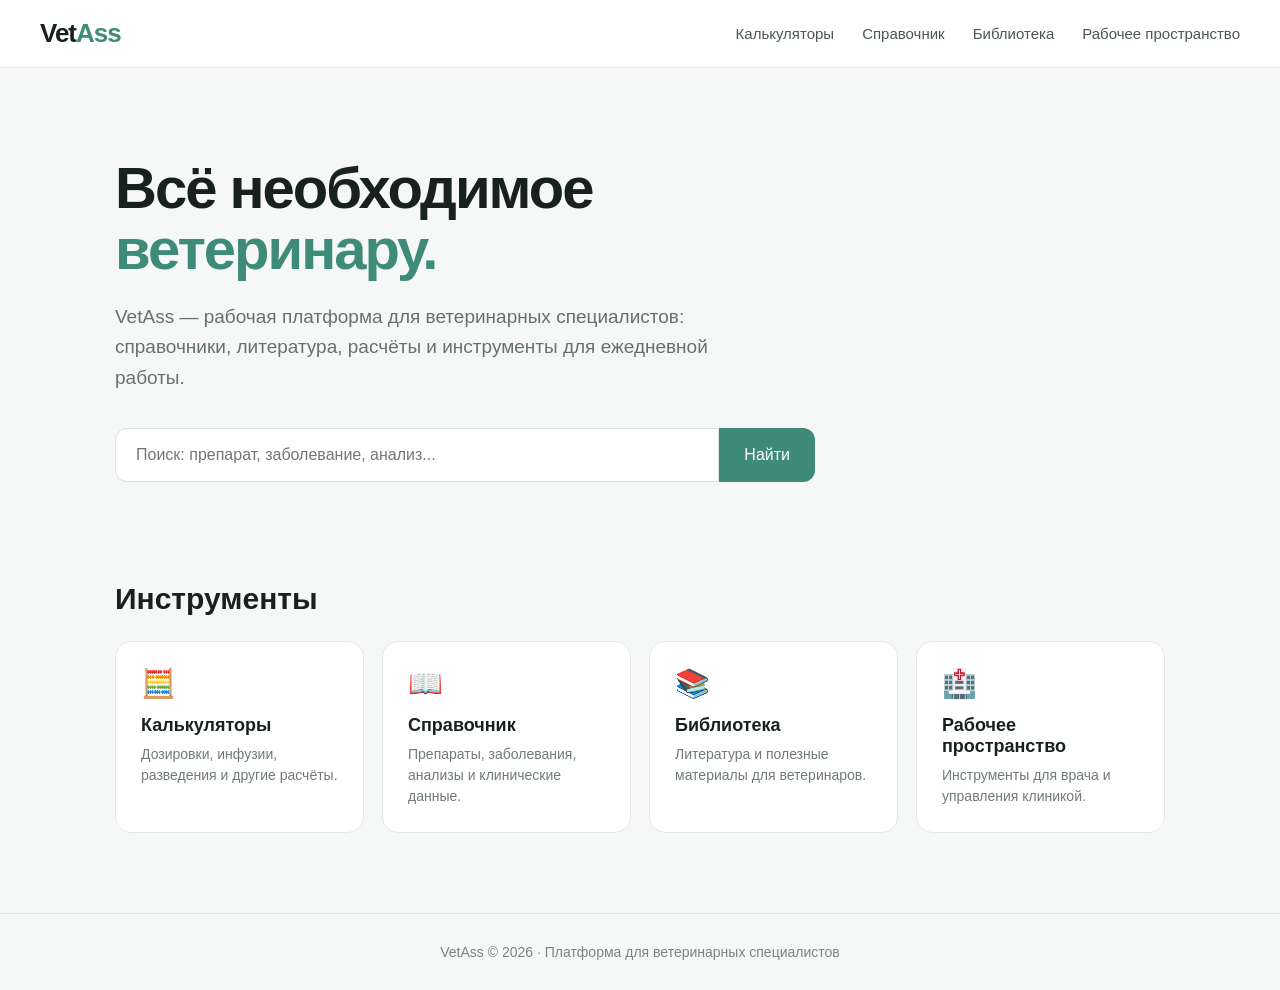
==== index.html @ 045826ce "Add initial HTML structure for VetAss platform" ====
<!DOCTYPE html>
<html lang="ru">
<head>
    <meta charset="UTF-8">
    <meta name="viewport" content="width=device-width, initial-scale=1.0">

    <title>VetAss — ветеринарная платформа</title>

    <style>
        * {
            box-sizing: border-box;
            margin: 0;
            padding: 0;
        }

        body {
            font-family: Arial, Helvetica, sans-serif;
            background: #f6f8f7;
            color: #17211f;
        }

        header {
            background: #ffffff;
            border-bottom: 1px solid #e4e9e7;
            padding: 18px 40px;
            display: flex;
            align-items: center;
            justify-content: space-between;
            position: sticky;
            top: 0;
            z-index: 10;
        }

        .logo {
            font-size: 26px;
            font-weight: 800;
            letter-spacing: -1px;
        }

        .logo span {
            color: #3d8b78;
        }

        nav {
            display: flex;
            gap: 28px;
        }

        nav a {
            text-decoration: none;
            color: #4b5754;
            font-size: 15px;
        }

        nav a:hover {
            color: #3d8b78;
        }

        .hero {
            max-width: 1100px;
            margin: 0 auto;
            padding: 90px 25px 70px;
        }

        .hero h1 {
            font-size: 58px;
            line-height: 1.05;
            max-width: 750px;
            letter-spacing: -2px;
        }

        .hero h1 span {
            color: #3d8b78;
        }

        .hero p {
            margin-top: 22px;
            font-size: 19px;
            color: #65716e;
            max-width: 650px;
            line-height: 1.6;
        }

        .search {
            margin-top: 35px;
            display: flex;
            max-width: 700px;
        }

        .search input {
            flex: 1;
            padding: 17px 20px;
            border: 1px solid #d9e1de;
            border-radius: 12px 0 0 12px;
            font-size: 16px;
            outline: none;
        }

        .search button {
            padding: 17px 25px;
            border: none;
            background: #3d8b78;
            color: white;
            border-radius: 0 12px 12px 0;
            font-size: 16px;
            cursor: pointer;
        }

        .search button:hover {
            background: #327564;
        }

        .section {
            max-width: 1100px;
            margin: 0 auto;
            padding: 30px 25px 80px;
        }

        .section h2 {
            font-size: 30px;
            margin-bottom: 25px;
        }

        .cards {
            display: grid;
            grid-template-columns: repeat(4, 1fr);
            gap: 18px;
        }

        .card {
            background: white;
            border: 1px solid #e4e9e7;
            border-radius: 16px;
            padding: 25px;
            min-height: 150px;
            transition: 0.2s;
        }

        .card:hover {
            transform: translateY(-3px);
            box-shadow: 0 10px 30px rgba(0,0,0,0.06);
        }

        .card .icon {
            font-size: 28px;
            margin-bottom: 15px;
        }

        .card h3 {
            font-size: 18px;
            margin-bottom: 8px;
        }

        .card p {
            color: #707b78;
            font-size: 14px;
            line-height: 1.5;
        }

        footer {
            border-top: 1px solid #e4e9e7;
            padding: 30px;
            text-align: center;
            color: #7a8582;
            font-size: 14px;
        }

        @media (max-width: 800px) {
            .cards {
                grid-template-columns: repeat(2, 1fr);
            }

            .hero h1 {
                font-size: 42px;
            }

            nav {
                display: none;
            }
        }

        @media (max-width: 500px) {
            .cards {
                grid-template-columns: 1fr;
            }

            header {
                padding: 18px 20px;
            }

            .hero {
                padding-top: 55px;
            }

            .search {
                flex-direction: column;
            }

            .search input,
            .search button {
                border-radius: 10px;
            }

            .search button {
                margin-top: 8px;
            }
        }
    </style>
</head>

<body>

<header>
    <div class="logo">Vet<span>Ass</span></div>

    <nav>
        <a href="#">Калькуляторы</a>
        <a href="#">Справочник</a>
        <a href="#">Библиотека</a>
        <a href="#">Рабочее пространство</a>
    </nav>
</header>


<main>

    <section class="hero">

        <h1>
            Всё необходимое
            <span>ветеринару.</span>
        </h1>

        <p>
            VetAss — рабочая платформа для ветеринарных специалистов:
            справочники, литература, расчёты и инструменты для ежедневной работы.
        </p>

        <div class="search">
            <input
                type="text"
                id="searchInput"
                placeholder="Поиск: препарат, заболевание, анализ..."
            >

            <button onclick="searchVetAss()">
                Найти
            </button>
        </div>

    </section>


    <section class="section">

        <h2>Инструменты</h2>

        <div class="cards">

            <div class="card">
                <div class="icon">🧮</div>
                <h3>Калькуляторы</h3>
                <p>
                    Дозировки, инфузии, разведения и другие расчёты.
                </p>
            </div>

            <div class="card">
                <div class="icon">📖</div>
                <h3>Справочник</h3>
                <p>
                    Препараты, заболевания, анализы и клинические данные.
                </p>
            </div>

            <div class="card">
                <div class="icon">📚</div>
                <h3>Библиотека</h3>
                <p>
                    Литература и полезные материалы для ветеринаров.
                </p>
            </div>

            <div class="card">
                <div class="icon">🏥</div>
                <h3>Рабочее пространство</h3>
                <p>
                    Инструменты для врача и управления клиникой.
                </p>
            </div>

        </div>

    </section>

</main>


<footer>
    VetAss © 2026 · Платформа для ветеринарных специалистов
</footer>


<script>

function searchVetAss() {

    const input = document.getElementById("searchInput");

    const query = input.value.trim();

    if (!query) {
        alert("Введите запрос для поиска");
        return;
    }

    alert("Поиск VetAss: " + query);
}

</script>

</body>
</html>
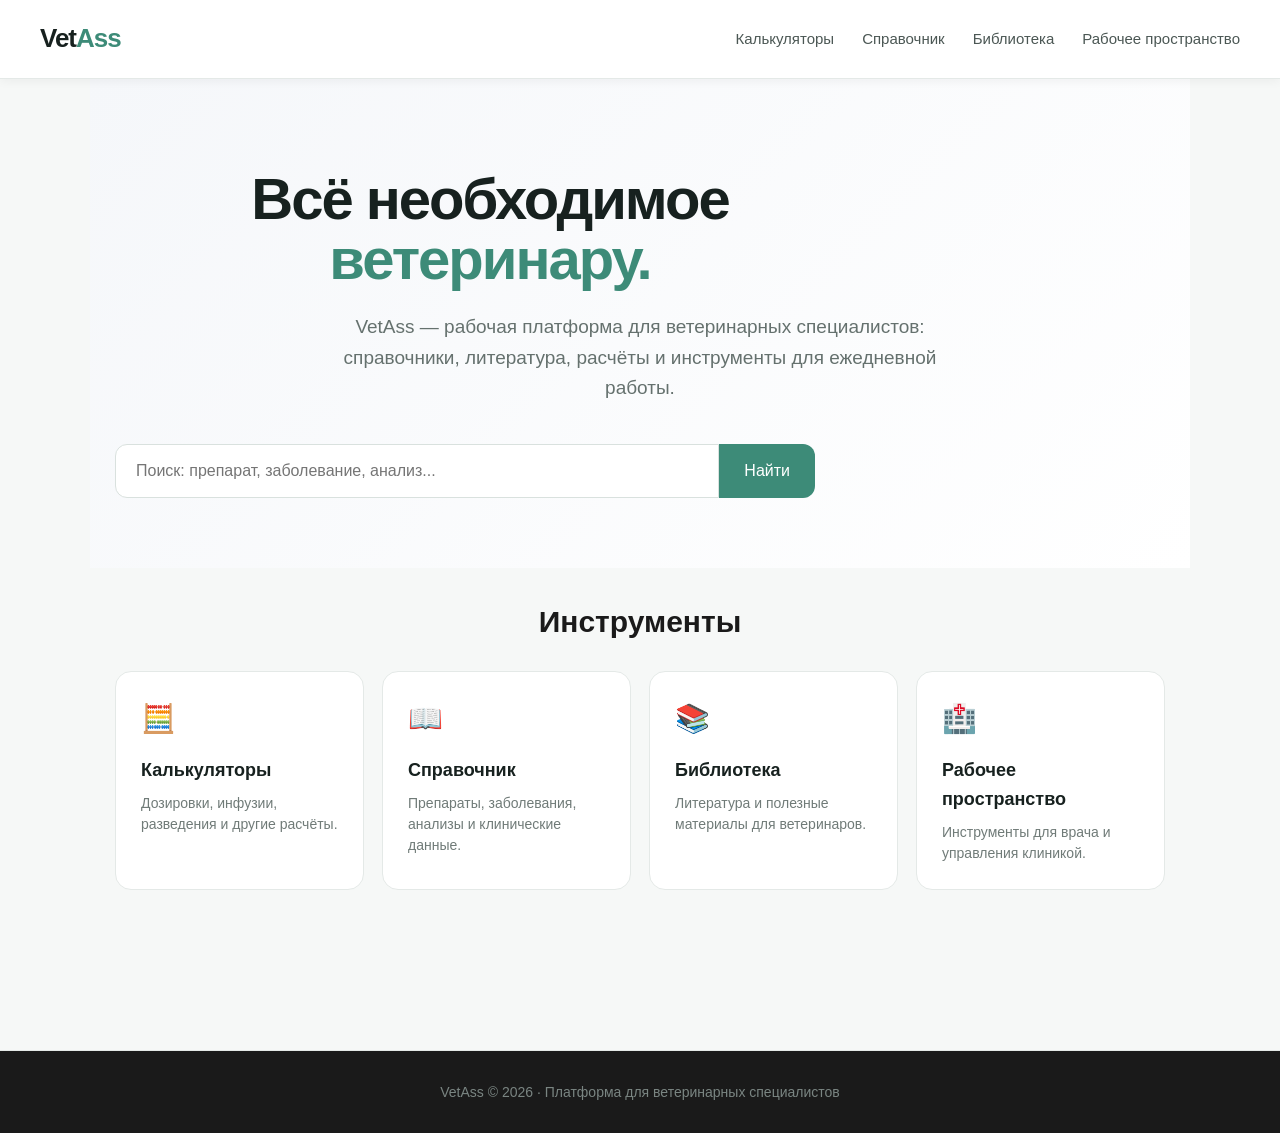
==== commit 8320478b: "Update index.html" ====
--- a/index.html
+++ b/index.html
@@ -1,6 +1,7 @@
 <!DOCTYPE html>
 <html lang="ru">
 <head>
+    <link rel="stylesheet" href="style.css">
     <meta charset="UTF-8">
     <meta name="viewport" content="width=device-width, initial-scale=1.0">
 
@@ -128,6 +129,9 @@
         }
 
         .card {
+            text-decoration: none;
+            color: inherit;
+            display: block;
             background: white;
             border: 1px solid #e4e9e7;
             border-radius: 16px;
@@ -213,12 +217,12 @@
 <header>
     <div class="logo">Vet<span>Ass</span></div>
 
-    <nav>
-        <a href="#">Калькуляторы</a>
-        <a href="#">Справочник</a>
-        <a href="#">Библиотека</a>
-        <a href="#">Рабочее пространство</a>
-    </nav>
+   <nav>
+    <a href="calculators.html">Калькуляторы</a>
+    <a href="#">Справочник</a>
+    <a href="#">Библиотека</a>
+    <a href="#">Рабочее пространство</a>
+</nav>
 </header>
 
 
@@ -257,13 +261,17 @@
 
         <div class="cards">
 
-            <div class="card">
-                <div class="icon">🧮</div>
-                <h3>Калькуляторы</h3>
-                <p>
-                    Дозировки, инфузии, разведения и другие расчёты.
-                </p>
-            </div>
+            <a href="calculators.html" class="card">
+
+    <div class="icon">🧮</div>
+
+    <h3>Калькуляторы</h3>
+
+    <p>
+        Дозировки, инфузии, разведения и другие расчёты.
+    </p>
+
+</a>
 
             <div class="card">
                 <div class="icon">📖</div>
--- a/style.css
+++ b/style.css
@@ -0,0 +1,324 @@
+/* Общие стили */
+* {
+    margin: 0;
+    padding: 0;
+    box-sizing: border-box;
+}
+
+body {
+    font-family: -apple-system, BlinkMacSystemFont, 'Segoe UI', Roboto, Oxygen, Ubuntu, sans-serif;
+    line-height: 1.6;
+    color: #333;
+    background-color: #ffffff;
+}
+
+/* Контейнер */
+.container {
+    max-width: 1200px;
+    margin: 0 auto;
+    padding: 0 20px;
+}
+
+/* Шапка */
+header {
+    background: #ffffff;
+    box-shadow: 0 2px 10px rgba(0,0,0,0.05);
+    position: sticky;
+    top: 0;
+    z-index: 1000;
+    padding: 20px 0;
+}
+
+header .container {
+    display: flex;
+    justify-content: space-between;
+    align-items: center;
+}
+
+header h1 {
+    font-size: 28px;
+    color: #0066cc;
+    font-weight: 600;
+}
+
+nav ul {
+    display: flex;
+    list-style: none;
+    gap: 40px;
+}
+
+nav a {
+    text-decoration: none;
+    color: #333;
+    font-weight: 500;
+    transition: color 0.3s ease;
+    font-size: 16px;
+}
+
+nav a:hover {
+    color: #0066cc;
+}
+
+/* Главная секция */
+.hero {
+    padding: 100px 0;
+    text-align: center;
+    background: linear-gradient(135deg, #f5f7fa 0%, #ffffff 100%);
+}
+
+.hero h2 {
+    font-size: 48px;
+    color: #1a1a1a;
+    margin-bottom: 20px;
+    font-weight: 700;
+}
+
+.hero p {
+    font-size: 20px;
+    color: #666;
+    margin-bottom: 40px;
+    max-width: 600px;
+    margin-left: auto;
+    margin-right: auto;
+}
+
+.cta-button {
+    display: inline-block;
+    padding: 16px 40px;
+    background-color: #0066cc;
+    color: white;
+    text-decoration: none;
+    border-radius: 8px;
+    font-weight: 600;
+    font-size: 18px;
+    transition: all 0.3s ease;
+    box-shadow: 0 4px 15px rgba(0,102,204,0.2);
+}
+
+.cta-button:hover {
+    background-color: #0052a3;
+    transform: translateY(-2px);
+    box-shadow: 0 6px 20px rgba(0,102,204,0.3);
+}
+
+/* Секции */
+section {
+    padding: 80px 0;
+}
+
+section h2 {
+    font-size: 36px;
+    text-align: center;
+    margin-bottom: 60px;
+    color: #1a1a1a;
+    font-weight: 700;
+}
+
+/* Услуги */
+.services-grid {
+    display: grid;
+    grid-template-columns: repeat(auto-fit, minmax(300px, 1fr));
+    gap: 30px;
+    margin-top: 40px;
+}
+
+.service-card {
+    background: #ffffff;
+    padding: 40px 30px;
+    border-radius: 12px;
+    text-align: center;
+    transition: all 0.3s ease;
+    border: 1px solid #e8e8e8;
+}
+
+.service-card:hover {
+    transform: translateY(-5px);
+    box-shadow: 0 10px 30px rgba(0,0,0,0.08);
+    border-color: #0066cc;
+}
+
+.service-card h3 {
+    font-size: 24px;
+    margin-bottom: 15px;
+    color: #1a1a1a;
+    font-weight: 600;
+}
+
+.service-card p {
+    color: #666;
+    font-size: 16px;
+    line-height: 1.8;
+}
+
+/* Калькулятор */
+.calculator {
+    background: #f5f7fa;
+}
+
+.calculator-form {
+    max-width: 600px;
+    margin: 0 auto;
+    background: white;
+    padding: 40px;
+    border-radius: 12px;
+    box-shadow: 0 5px 20px rgba(0,0,0,0.05);
+}
+
+.form-group {
+    margin-bottom: 25px;
+}
+
+.form-group label {
+    display: block;
+    margin-bottom: 8px;
+    font-weight: 500;
+    color: #333;
+    font-size: 15px;
+}
+
+.form-group input,
+.form-group select {
+    width: 100%;
+    padding: 14px;
+    border: 2px solid #e8e8e8;
+    border-radius: 8px;
+    font-size: 16px;
+    transition: border-color 0.3s ease;
+    font-family: inherit;
+}
+
+.form-group input:focus,
+.form-group select:focus {
+    outline: none;
+    border-color: #0066cc;
+}
+
+.calculate-btn {
+    width: 100%;
+    padding: 16px;
+    background-color: #0066cc;
+    color: white;
+    border: none;
+    border-radius: 8px;
+    font-size: 18px;
+    font-weight: 600;
+    cursor: pointer;
+    transition: all 0.3s ease;
+}
+
+.calculate-btn:hover {
+    background-color: #0052a3;
+    transform: translateY(-2px);
+}
+
+#result {
+    margin-top: 30px;
+    padding: 20px;
+    background: #f5f7fa;
+    border-radius: 8px;
+    text-align: center;
+    font-size: 24px;
+    font-weight: 600;
+    color: #0066cc;
+}
+
+/* Контакты */
+.contact {
+    background: #ffffff;
+}
+
+.contact-form {
+    max-width: 600px;
+    margin: 0 auto;
+}
+
+.contact-form input,
+.contact-form textarea {
+    width: 100%;
+    padding: 14px;
+    margin-bottom: 20px;
+    border: 2px solid #e8e8e8;
+    border-radius: 8px;
+    font-size: 16px;
+    font-family: inherit;
+    transition: border-color 0.3s ease;
+}
+
+.contact-form input:focus,
+.contact-form textarea:focus {
+    outline: none;
+    border-color: #0066cc;
+}
+
+.contact-form textarea {
+    height: 150px;
+    resize: vertical;
+}
+
+.submit-btn {
+    width: 100%;
+    padding: 16px;
+    background-color: #0066cc;
+    color: white;
+    border: none;
+    border-radius: 8px;
+    font-size: 18px;
+    font-weight: 600;
+    cursor: pointer;
+    transition: all 0.3s ease;
+}
+
+.submit-btn:hover {
+    background-color: #0052a3;
+    transform: translateY(-2px);
+}
+
+/* Футер */
+footer {
+    background: #1a1a1a;
+    color: white;
+    text-align: center;
+    padding: 30px 0;
+    margin-top: 80px;
+}
+
+footer p {
+    font-size: 14px;
+    opacity: 0.8;
+}
+
+/* Адаптивность */
+@media (max-width: 768px) {
+    header h1 {
+        font-size: 22px;
+    }
+    
+    nav ul {
+        gap: 20px;
+    }
+    
+    nav a {
+        font-size: 14px;
+    }
+    
+    .hero h2 {
+        font-size: 32px;
+    }
+    
+    .hero p {
+        font-size: 16px;
+    }
+    
+    section h2 {
+        font-size: 28px;
+    }
+    
+    .services-grid {
+        grid-template-columns: 1fr;
+    }
+    
+    .calculator-form,
+    .contact-form {
+        padding: 30px 20px;
+    }
+}
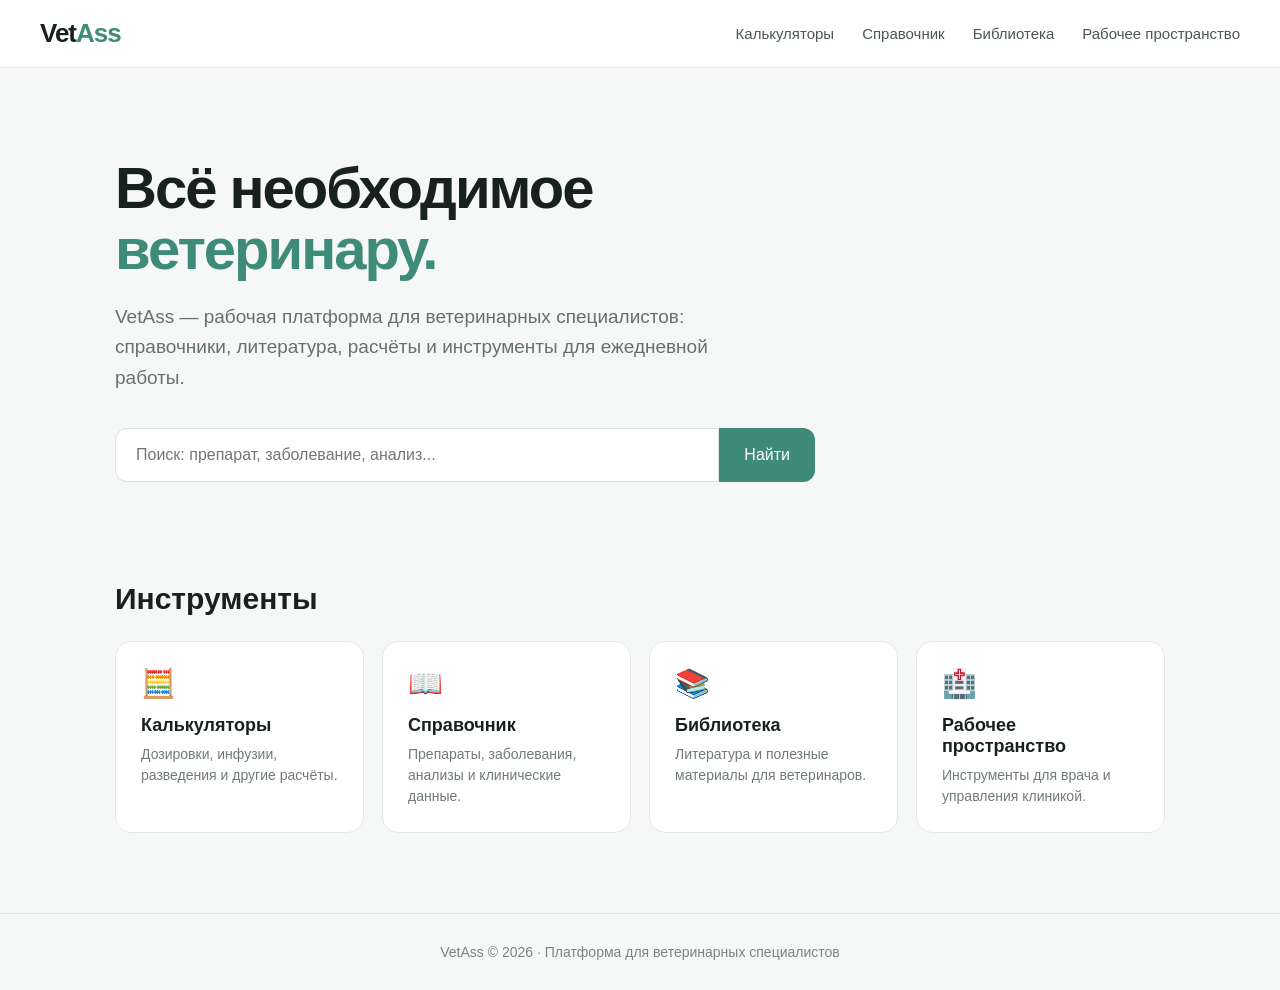
==== commit 78a0dd5b: "Update index.html" ====
--- a/index.html
+++ b/index.html
@@ -1,7 +1,6 @@
 <!DOCTYPE html>
 <html lang="ru">
 <head>
-    <link rel="stylesheet" href="style.css">
     <meta charset="UTF-8">
     <meta name="viewport" content="width=device-width, initial-scale=1.0">
 
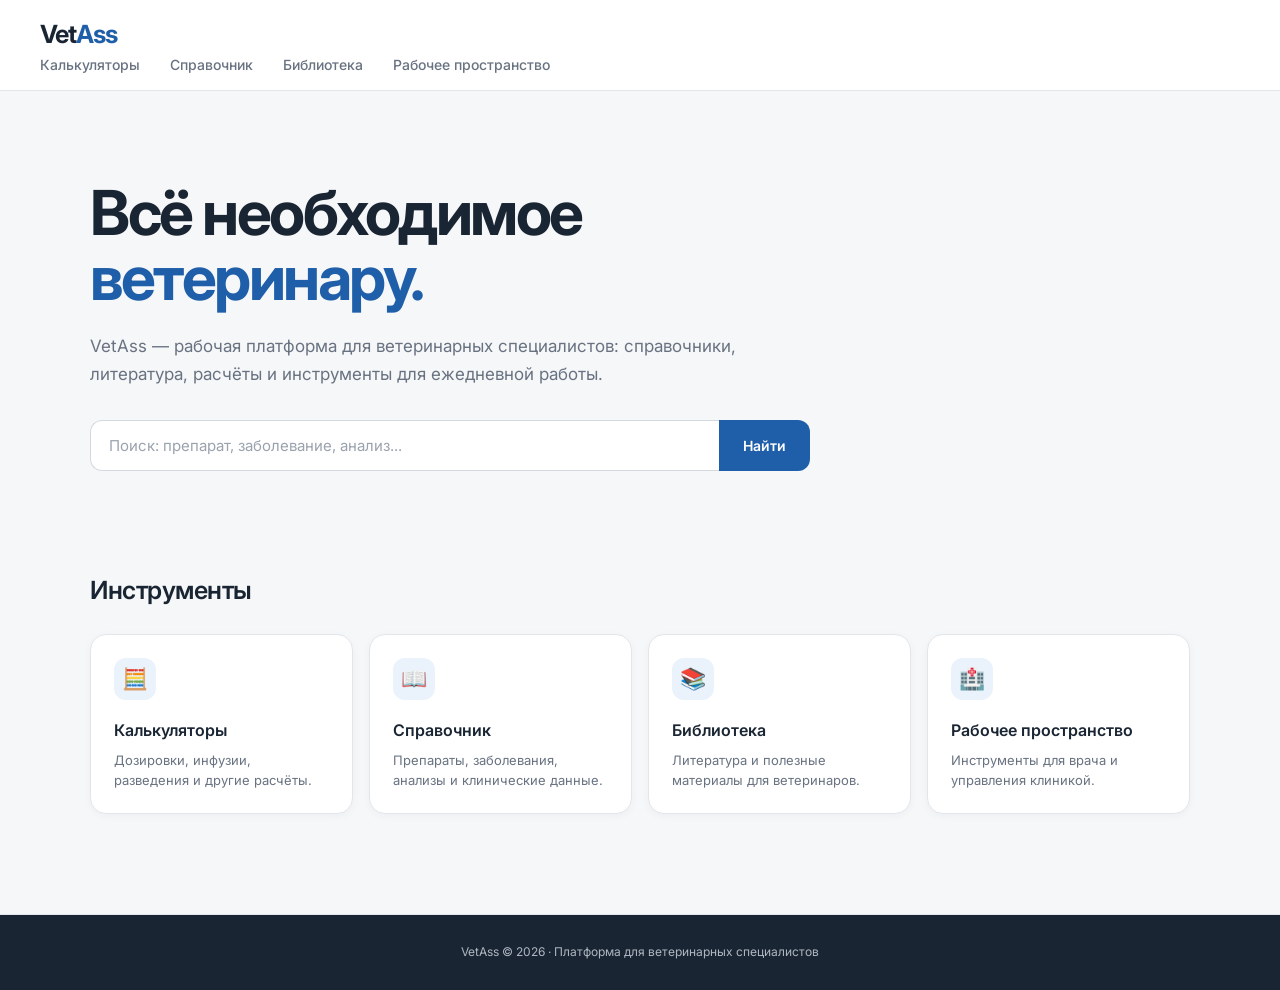
==== commit 784ee9e7: "Update index.html" ====
--- a/index.html
+++ b/index.html
@@ -6,209 +6,10 @@
 
     <title>VetAss — ветеринарная платформа</title>
 
-    <style>
-        * {
-            box-sizing: border-box;
-            margin: 0;
-            padding: 0;
-        }
+  </style>
 
-        body {
-            font-family: Arial, Helvetica, sans-serif;
-            background: #f6f8f7;
-            color: #17211f;
-        }
+<link rel="stylesheet" href="style.css">
 
-        header {
-            background: #ffffff;
-            border-bottom: 1px solid #e4e9e7;
-            padding: 18px 40px;
-            display: flex;
-            align-items: center;
-            justify-content: space-between;
-            position: sticky;
-            top: 0;
-            z-index: 10;
-        }
-
-        .logo {
-            font-size: 26px;
-            font-weight: 800;
-            letter-spacing: -1px;
-        }
-
-        .logo span {
-            color: #3d8b78;
-        }
-
-        nav {
-            display: flex;
-            gap: 28px;
-        }
-
-        nav a {
-            text-decoration: none;
-            color: #4b5754;
-            font-size: 15px;
-        }
-
-        nav a:hover {
-            color: #3d8b78;
-        }
-
-        .hero {
-            max-width: 1100px;
-            margin: 0 auto;
-            padding: 90px 25px 70px;
-        }
-
-        .hero h1 {
-            font-size: 58px;
-            line-height: 1.05;
-            max-width: 750px;
-            letter-spacing: -2px;
-        }
-
-        .hero h1 span {
-            color: #3d8b78;
-        }
-
-        .hero p {
-            margin-top: 22px;
-            font-size: 19px;
-            color: #65716e;
-            max-width: 650px;
-            line-height: 1.6;
-        }
-
-        .search {
-            margin-top: 35px;
-            display: flex;
-            max-width: 700px;
-        }
-
-        .search input {
-            flex: 1;
-            padding: 17px 20px;
-            border: 1px solid #d9e1de;
-            border-radius: 12px 0 0 12px;
-            font-size: 16px;
-            outline: none;
-        }
-
-        .search button {
-            padding: 17px 25px;
-            border: none;
-            background: #3d8b78;
-            color: white;
-            border-radius: 0 12px 12px 0;
-            font-size: 16px;
-            cursor: pointer;
-        }
-
-        .search button:hover {
-            background: #327564;
-        }
-
-        .section {
-            max-width: 1100px;
-            margin: 0 auto;
-            padding: 30px 25px 80px;
-        }
-
-        .section h2 {
-            font-size: 30px;
-            margin-bottom: 25px;
-        }
-
-        .cards {
-            display: grid;
-            grid-template-columns: repeat(4, 1fr);
-            gap: 18px;
-        }
-
-        .card {
-            text-decoration: none;
-            color: inherit;
-            display: block;
-            background: white;
-            border: 1px solid #e4e9e7;
-            border-radius: 16px;
-            padding: 25px;
-            min-height: 150px;
-            transition: 0.2s;
-        }
-
-        .card:hover {
-            transform: translateY(-3px);
-            box-shadow: 0 10px 30px rgba(0,0,0,0.06);
-        }
-
-        .card .icon {
-            font-size: 28px;
-            margin-bottom: 15px;
-        }
-
-        .card h3 {
-            font-size: 18px;
-            margin-bottom: 8px;
-        }
-
-        .card p {
-            color: #707b78;
-            font-size: 14px;
-            line-height: 1.5;
-        }
-
-        footer {
-            border-top: 1px solid #e4e9e7;
-            padding: 30px;
-            text-align: center;
-            color: #7a8582;
-            font-size: 14px;
-        }
-
-        @media (max-width: 800px) {
-            .cards {
-                grid-template-columns: repeat(2, 1fr);
-            }
-
-            .hero h1 {
-                font-size: 42px;
-            }
-
-            nav {
-                display: none;
-            }
-        }
-
-        @media (max-width: 500px) {
-            .cards {
-                grid-template-columns: 1fr;
-            }
-
-            header {
-                padding: 18px 20px;
-            }
-
-            .hero {
-                padding-top: 55px;
-            }
-
-            .search {
-                flex-direction: column;
-            }
-
-            .search input,
-            .search button {
-                border-radius: 10px;
-            }
-
-            .search button {
-                margin-top: 8px;
-            }
-        }
-    </style>
 </head>
 
 <body>
--- a/style.css
+++ b/style.css
@@ -0,0 +1,774 @@
+/* =========================================================
+   VetAss — Design System
+   Clinical / Minimal / Professional
+   ========================================================= */
+
+@import url('https://fonts.googleapis.com/css2?family=Inter:wght@400;500;600;700&display=swap');
+
+
+/* =========================
+   BRAND COLORS
+   ========================= */
+
+:root {
+    --blue: #1F5EA8;
+    --blue-dark: #174B88;
+    --blue-light: #EAF2FB;
+
+    --navy: #1A2533;
+    --text: #1A2533;
+    --text-secondary: #687280;
+
+    --teal: #2AA186;
+    --teal-light: #E9F6F2;
+
+    --violet: #6C5CE7;
+    --violet-light: #F0EEFF;
+
+    --gray-50: #F6F7F9;
+    --gray-100: #EEF0F3;
+    --gray-200: #E2E6EB;
+    --gray-300: #D4D9E0;
+
+    --white: #FFFFFF;
+
+    --shadow-sm: 0 2px 8px rgba(26, 37, 51, 0.04);
+    --shadow-md: 0 8px 24px rgba(26, 37, 51, 0.07);
+    --shadow-lg: 0 16px 40px rgba(26, 37, 51, 0.09);
+
+    --radius-sm: 8px;
+    --radius-md: 12px;
+    --radius-lg: 16px;
+
+    --container: 1160px;
+}
+
+
+/* =========================
+   RESET
+   ========================= */
+
+* {
+    box-sizing: border-box;
+    margin: 0;
+    padding: 0;
+}
+
+html {
+    scroll-behavior: smooth;
+}
+
+body {
+    font-family: 'Inter', -apple-system, BlinkMacSystemFont, 'Segoe UI', sans-serif;
+    background: var(--gray-50);
+    color: var(--text);
+    line-height: 1.55;
+    -webkit-font-smoothing: antialiased;
+}
+
+a {
+    color: inherit;
+}
+
+button,
+input,
+select,
+textarea {
+    font-family: inherit;
+}
+
+
+/* =========================
+   HEADER
+   ========================= */
+
+header {
+    position: sticky;
+    top: 0;
+    z-index: 100;
+
+    background: rgba(255, 255, 255, 0.96);
+    backdrop-filter: blur(12px);
+
+    border-bottom: 1px solid var(--gray-200);
+
+    padding: 15px 40px;
+}
+
+header .logo,
+.logo {
+    color: var(--navy);
+    text-decoration: none;
+
+    font-size: 25px;
+    font-weight: 700;
+    letter-spacing: -1px;
+}
+
+.logo span {
+    color: var(--blue);
+}
+
+header a {
+    text-decoration: none;
+}
+
+
+/* =========================
+   NAVIGATION
+   ========================= */
+
+nav {
+    display: flex;
+    align-items: center;
+    gap: 30px;
+}
+
+nav a {
+    position: relative;
+
+    color: var(--text-secondary);
+    font-size: 14px;
+    font-weight: 500;
+
+    text-decoration: none;
+
+    transition: color 0.2s ease;
+}
+
+nav a:hover {
+    color: var(--blue);
+}
+
+nav a::after {
+    content: "";
+
+    position: absolute;
+    left: 0;
+    bottom: -19px;
+
+    width: 0;
+    height: 2px;
+
+    background: var(--blue);
+
+    transition: width 0.2s ease;
+}
+
+nav a:hover::after {
+    width: 100%;
+}
+
+
+/* =========================
+   HERO
+   ========================= */
+
+.hero {
+    max-width: var(--container);
+    margin: 0 auto;
+
+    padding: 90px 30px 75px;
+}
+
+.hero h1 {
+    max-width: 760px;
+
+    color: var(--navy);
+
+    font-size: clamp(42px, 5vw, 62px);
+    line-height: 1.04;
+
+    font-weight: 700;
+    letter-spacing: -2.5px;
+}
+
+.hero h1 span {
+    color: var(--blue);
+}
+
+.hero p {
+    max-width: 650px;
+
+    margin-top: 22px;
+
+    color: var(--text-secondary);
+
+    font-size: 17px;
+    line-height: 1.65;
+}
+
+
+/* =========================
+   SEARCH
+   ========================= */
+
+.search {
+    display: flex;
+
+    max-width: 720px;
+
+    margin-top: 32px;
+}
+
+.search input {
+    flex: 1;
+
+    min-width: 0;
+
+    padding: 15px 18px;
+
+    background: var(--white);
+
+    border: 1px solid var(--gray-300);
+    border-right: none;
+
+    border-radius: var(--radius-md) 0 0 var(--radius-md);
+
+    color: var(--text);
+
+    font-size: 15px;
+
+    outline: none;
+
+    transition: border-color 0.2s ease;
+}
+
+.search input:focus {
+    border-color: var(--blue);
+}
+
+.search input::placeholder {
+    color: #9AA2AD;
+}
+
+.search button {
+    padding: 0 24px;
+
+    border: none;
+
+    background: var(--blue);
+    color: var(--white);
+
+    border-radius: 0 var(--radius-md) var(--radius-md) 0;
+
+    font-size: 14px;
+    font-weight: 600;
+
+    cursor: pointer;
+
+    transition:
+        background 0.2s ease,
+        transform 0.2s ease;
+}
+
+.search button:hover {
+    background: var(--blue-dark);
+}
+
+.search button:active {
+    transform: translateY(1px);
+}
+
+
+/* =========================
+   SECTIONS
+   ========================= */
+
+.section {
+    max-width: var(--container);
+    margin: 0 auto;
+
+    padding: 25px 30px 80px;
+}
+
+.section h2 {
+    margin-bottom: 24px;
+
+    color: var(--navy);
+
+    font-size: 25px;
+    font-weight: 600;
+
+    letter-spacing: -0.5px;
+}
+
+
+/* =========================
+   CARDS
+   ========================= */
+
+.cards {
+    display: grid;
+
+    grid-template-columns: repeat(4, 1fr);
+
+    gap: 16px;
+}
+
+.card {
+    display: block;
+
+    min-height: 165px;
+
+    padding: 23px;
+
+    background: var(--white);
+
+    border: 1px solid var(--gray-200);
+    border-radius: var(--radius-lg);
+
+    color: inherit;
+    text-decoration: none;
+
+    box-shadow: var(--shadow-sm);
+
+    transition:
+        transform 0.2s ease,
+        box-shadow 0.2s ease,
+        border-color 0.2s ease;
+}
+
+.card:hover {
+    transform: translateY(-2px);
+
+    border-color: rgba(31, 94, 168, 0.35);
+
+    box-shadow: var(--shadow-md);
+}
+
+.card .icon {
+    display: flex;
+    align-items: center;
+    justify-content: center;
+
+    width: 42px;
+    height: 42px;
+
+    margin-bottom: 18px;
+
+    background: var(--blue-light);
+
+    border-radius: var(--radius-md);
+
+    color: var(--blue);
+
+    font-size: 21px;
+}
+
+.card h3 {
+    margin-bottom: 7px;
+
+    color: var(--navy);
+
+    font-size: 16px;
+    font-weight: 600;
+}
+
+.card p {
+    color: var(--text-secondary);
+
+    font-size: 13px;
+    line-height: 1.55;
+}
+
+
+/* =========================
+   CALCULATORS PAGE
+   ========================= */
+
+.container {
+    max-width: var(--container);
+
+    margin: 0 auto;
+
+    padding: 65px 30px 80px;
+}
+
+.container > h1,
+h1 {
+    color: var(--navy);
+
+    font-size: 42px;
+    line-height: 1.1;
+
+    font-weight: 700;
+
+    letter-spacing: -1.5px;
+}
+
+.subtitle {
+    margin-top: 12px;
+
+    color: var(--text-secondary);
+
+    font-size: 16px;
+}
+
+
+/* =========================
+   CALCULATOR GRID
+   ========================= */
+
+.calculator-grid {
+    display: grid;
+
+    grid-template-columns: repeat(3, 1fr);
+
+    gap: 16px;
+
+    margin-top: 38px;
+}
+
+.calculator-card {
+    position: relative;
+
+    min-height: 170px;
+
+    padding: 24px;
+
+    background: var(--white);
+
+    border: 1px solid var(--gray-200);
+    border-radius: var(--radius-lg);
+
+    cursor: pointer;
+
+    box-shadow: var(--shadow-sm);
+
+    transition:
+        transform 0.2s ease,
+        border-color 0.2s ease,
+        box-shadow 0.2s ease;
+}
+
+.calculator-card:hover {
+    transform: translateY(-2px);
+
+    border-color: rgba(31, 94, 168, 0.45);
+
+    box-shadow: var(--shadow-md);
+}
+
+.calculator-card:nth-child(2) .icon,
+.calculator-card:nth-child(4) .icon {
+    color: var(--teal);
+    background: var(--teal-light);
+}
+
+.calculator-card:nth-child(3) .icon,
+.calculator-card:nth-child(5) .icon {
+    color: var(--violet);
+    background: var(--violet-light);
+}
+
+.calculator-card .icon {
+    display: flex;
+    align-items: center;
+    justify-content: center;
+
+    width: 44px;
+    height: 44px;
+
+    margin-bottom: 20px;
+
+    background: var(--blue-light);
+
+    border-radius: var(--radius-md);
+
+    color: var(--blue);
+
+    font-size: 22px;
+}
+
+.calculator-card h2 {
+    margin-bottom: 8px;
+
+    color: var(--navy);
+
+    font-size: 17px;
+    font-weight: 600;
+}
+
+.calculator-card p {
+    max-width: 250px;
+
+    color: var(--text-secondary);
+
+    font-size: 13px;
+    line-height: 1.55;
+}
+
+
+/* =========================
+   ACTIVE CALCULATOR
+   ========================= */
+
+.calculator {
+    display: none;
+
+    max-width: 760px;
+
+    margin-top: 35px;
+
+    padding: 32px;
+
+    background: var(--white);
+
+    border: 1px solid var(--gray-200);
+    border-radius: var(--radius-lg);
+
+    box-shadow: var(--shadow-sm);
+}
+
+.calculator.active {
+    display: block;
+}
+
+.calculator h2 {
+    margin-bottom: 28px;
+
+    color: var(--navy);
+
+    font-size: 24px;
+    font-weight: 600;
+}
+
+.back {
+    display: inline-block;
+
+    margin-bottom: 20px;
+
+    color: var(--blue);
+
+    font-size: 13px;
+    font-weight: 500;
+
+    cursor: pointer;
+}
+
+.back:hover {
+    color: var(--blue-dark);
+}
+
+
+/* =========================
+   FORM
+   ========================= */
+
+.field {
+    margin-bottom: 20px;
+}
+
+label {
+    display: block;
+
+    margin-bottom: 7px;
+
+    color: var(--navy);
+
+    font-size: 13px;
+    font-weight: 600;
+}
+
+input,
+select {
+    width: 100%;
+
+    padding: 13px 14px;
+
+    background: var(--white);
+
+    border: 1px solid var(--gray-300);
+    border-radius: var(--radius-sm);
+
+    color: var(--text);
+
+    font-size: 14px;
+
+    outline: none;
+
+    transition: border-color 0.2s ease, box-shadow 0.2s ease;
+}
+
+input:focus,
+select:focus {
+    border-color: var(--blue);
+
+    box-shadow: 0 0 0 3px rgba(31, 94, 168, 0.10);
+}
+
+input::placeholder {
+    color: #9AA2AD;
+}
+
+
+/* =========================
+   BUTTONS
+   ========================= */
+
+button {
+    border: none;
+
+    background: var(--blue);
+    color: var(--white);
+
+    padding: 13px 21px;
+
+    border-radius: var(--radius-sm);
+
+    font-size: 14px;
+    font-weight: 600;
+
+    cursor: pointer;
+
+    transition:
+        background 0.2s ease,
+        transform 0.2s ease;
+}
+
+button:hover {
+    background: var(--blue-dark);
+}
+
+button:active {
+    transform: translateY(1px);
+}
+
+
+/* =========================
+   CALCULATOR RESULT
+   ========================= */
+
+.result {
+    display: none;
+
+    margin-top: 24px;
+
+    padding: 20px;
+
+    background: var(--teal-light);
+
+    border: 1px solid rgba(42, 161, 134, 0.18);
+
+    border-radius: var(--radius-md);
+
+    color: var(--text);
+}
+
+.result strong {
+    display: inline-block;
+
+    margin-top: 3px;
+
+    color: var(--teal);
+
+    font-size: 24px;
+    font-weight: 700;
+}
+
+
+/* =========================
+   FOOTER
+   ========================= */
+
+footer {
+    margin-top: 20px;
+
+    padding: 28px 30px;
+
+    background: var(--navy);
+
+    border-top: 1px solid var(--gray-200);
+
+    color: #AEB7C2;
+
+    text-align: center;
+
+    font-size: 12px;
+}
+
+
+/* =========================
+   RESPONSIVE
+   ========================= */
+
+@media (max-width: 900px) {
+
+    header {
+        padding: 14px 25px;
+    }
+
+    nav {
+        gap: 18px;
+    }
+
+    .cards {
+        grid-template-columns: repeat(2, 1fr);
+    }
+
+    .calculator-grid {
+        grid-template-columns: repeat(2, 1fr);
+    }
+
+    .hero {
+        padding-top: 65px;
+    }
+}
+
+
+@media (max-width: 650px) {
+
+    header {
+        padding: 14px 18px;
+    }
+
+    header nav {
+        display: none;
+    }
+
+    .hero {
+        padding: 50px 20px 55px;
+    }
+
+    .hero h1 {
+        font-size: 40px;
+        letter-spacing: -1.5px;
+    }
+
+    .hero p {
+        font-size: 15px;
+    }
+
+    .section,
+    .container {
+        padding-left: 20px;
+        padding-right: 20px;
+    }
+
+    .cards,
+    .calculator-grid {
+        grid-template-columns: 1fr;
+    }
+
+    .search {
+        flex-direction: column;
+    }
+
+    .search input {
+        border-right: 1px solid var(--gray-300);
+        border-radius: var(--radius-md);
+    }
+
+    .search button {
+        min-height: 46px;
+
+        margin-top: 8px;
+
+        border-radius: var(--radius-md);
+    }
+
+    .calculator {
+        padding: 22px;
+    }
+}
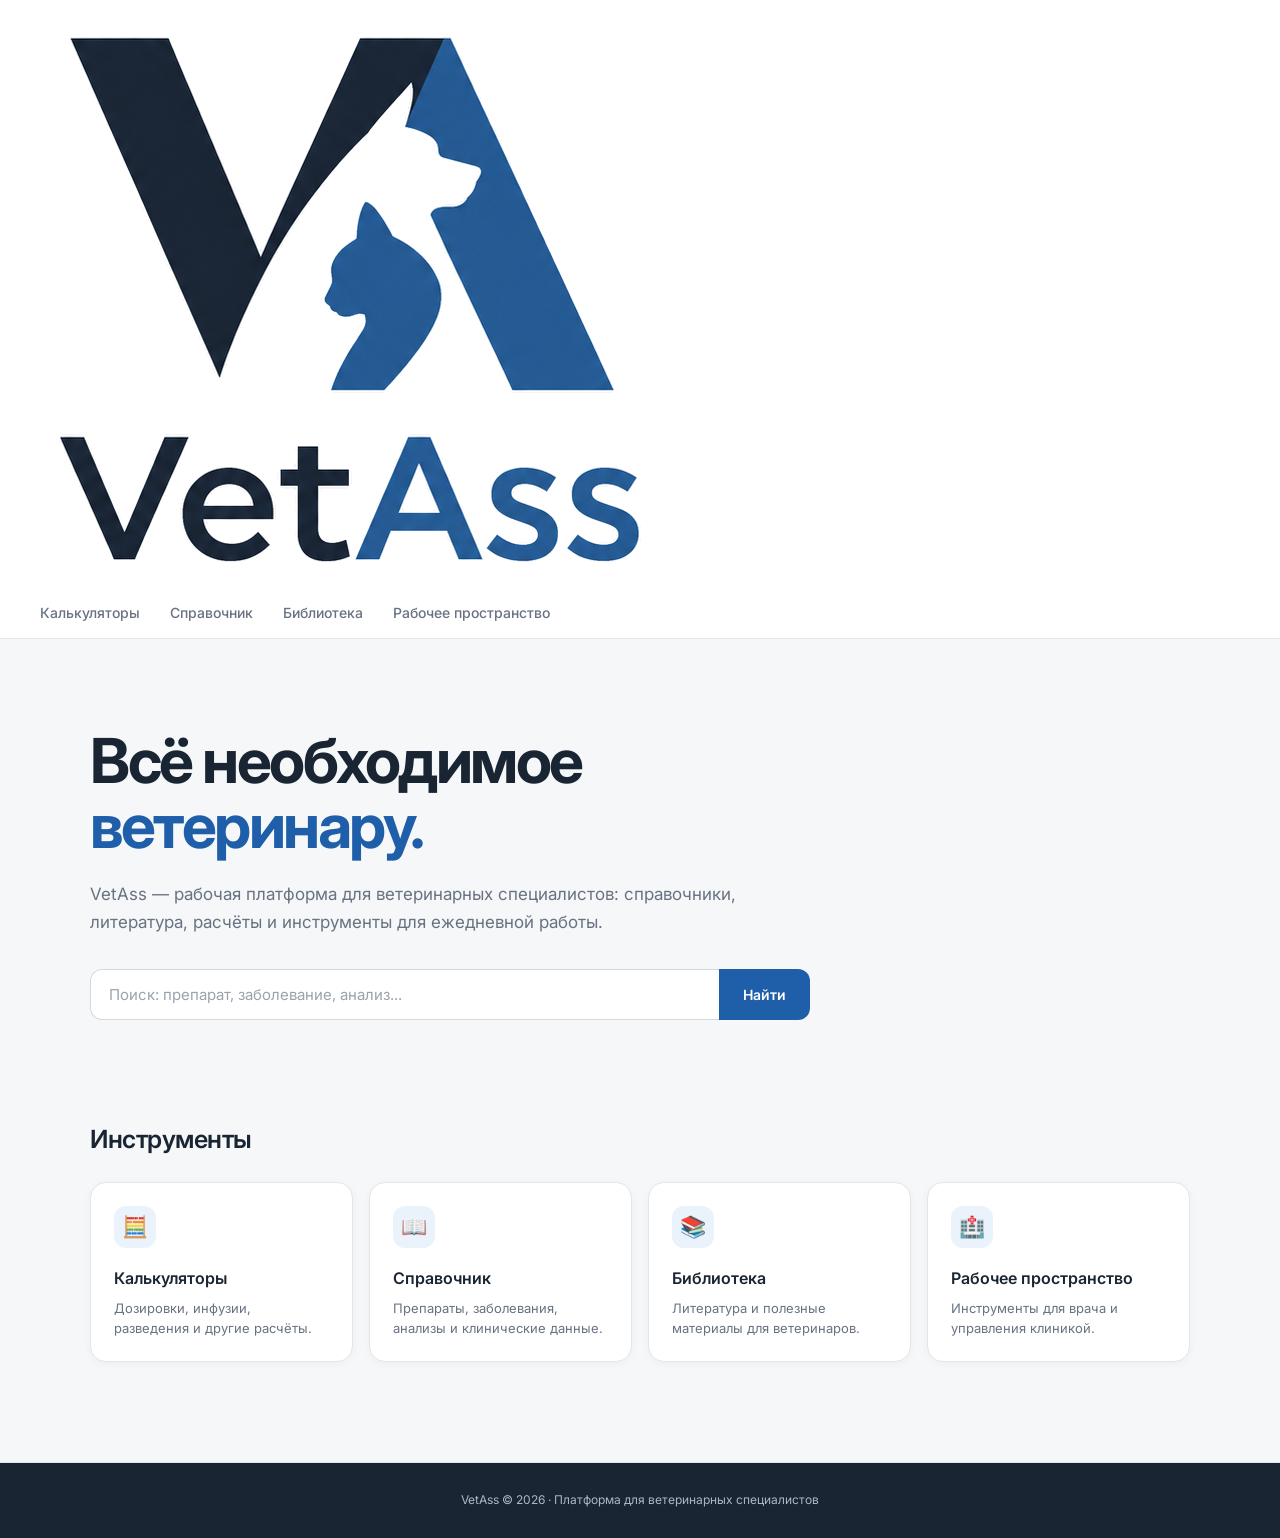
==== commit 7dd740bb: "Update index.html" ====
--- a/index.html
+++ b/index.html
@@ -15,7 +15,9 @@
 <body>
 
 <header>
-    <div class="logo">Vet<span>Ass</span></div>
+    <a href="index.html" class="brand">
+    <img src="vetass-logo.png" alt="VetAss">
+</a>
 
    <nav>
     <a href="calculators.html">Калькуляторы</a>
